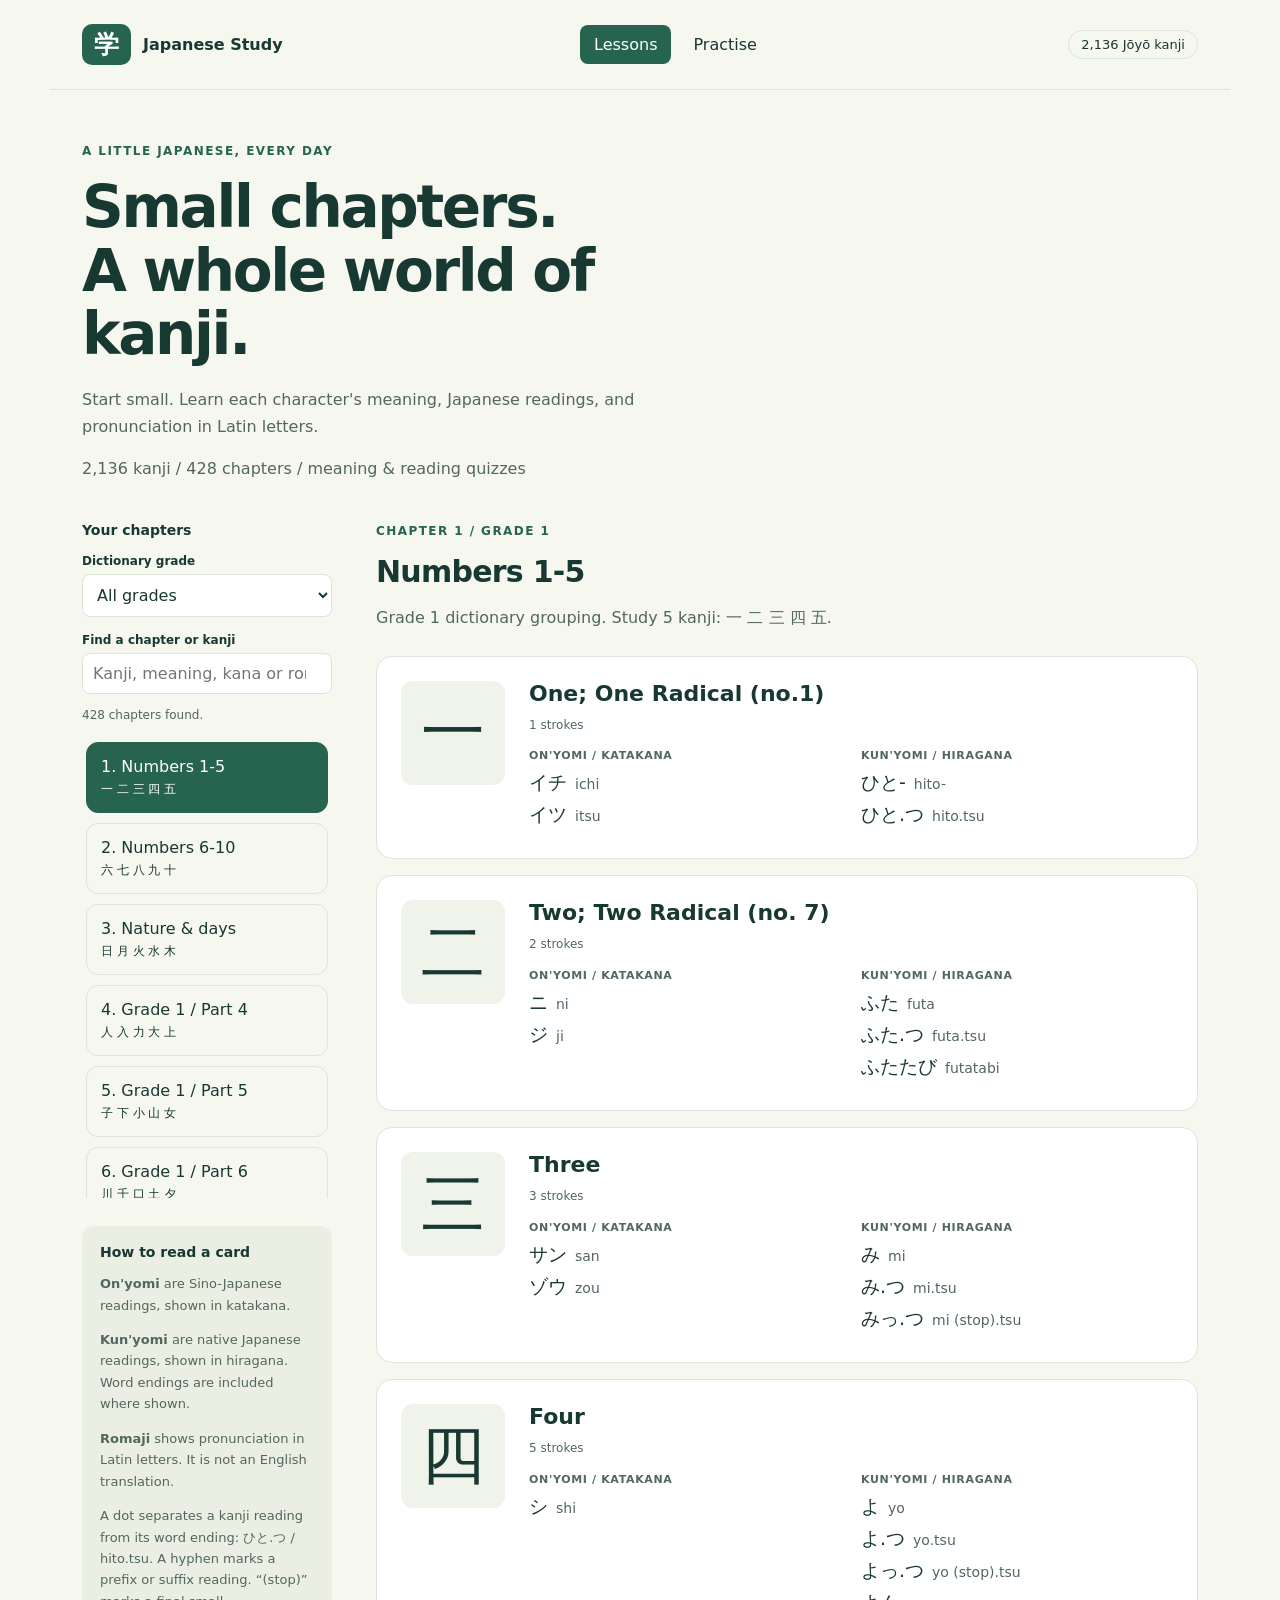
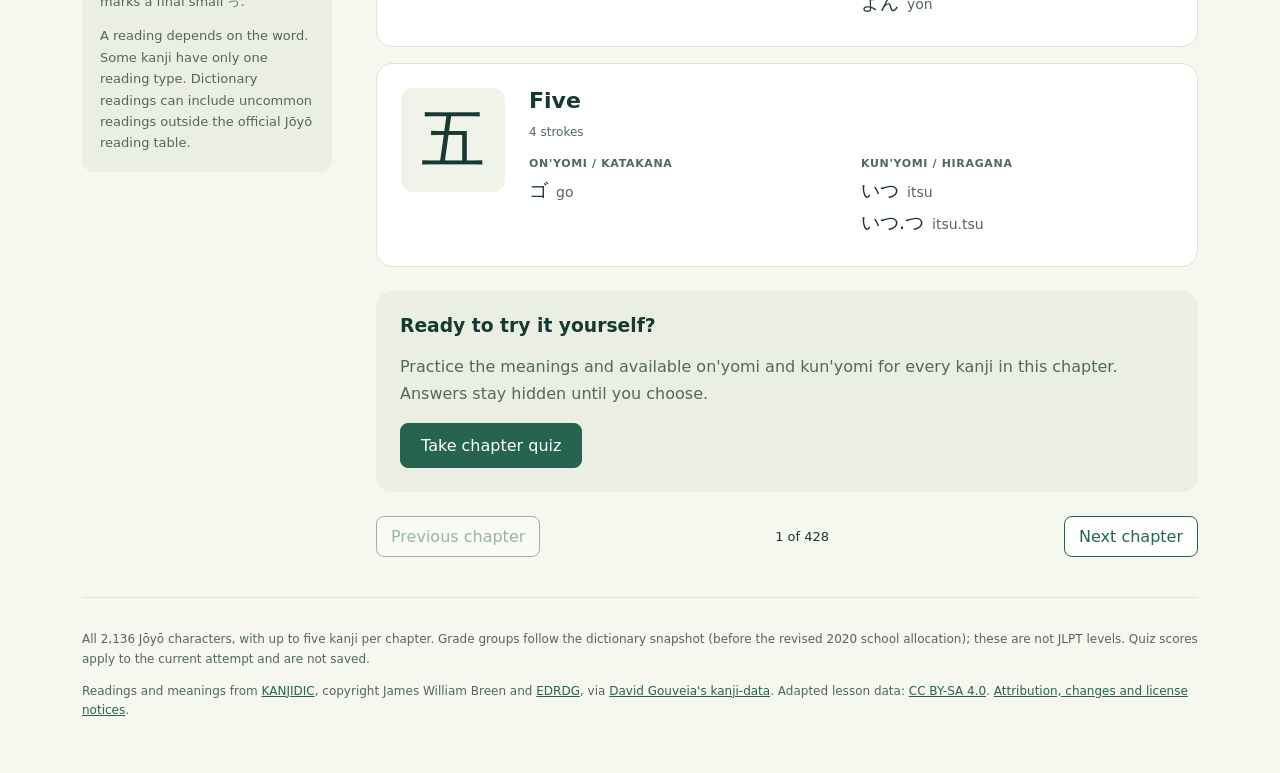
==== public/kanji-lessons.html @ 29181577 "Add standalone Japanese kanji lessons and practice website Co-authored-by: Copilot App <223556219+Co" ====
<!doctype html>
<html lang="en">
<head>
  <meta charset="utf-8">
  <meta name="viewport" content="width=device-width, initial-scale=1">
  <meta name="description" content="Study all 2,136 Joyo kanji in small chapters, with kana, romaji, English meanings, and chapter quizzes.">
  <title>Kanji Chapters | Japanese Study</title>
  <link rel="stylesheet" href="./css/kanji-lessons.css">
  <script src="./js/kanji-study.js" defer></script>
  <script src="./js/kanji-lessons.js" defer></script>
</head>
<body>
  <header class="site-header">
    <a class="brand" href="./kanji-lessons.html"><span lang="ja">学</span> Japanese Study</a>
    <nav class="header-navigation" aria-label="Study sections">
      <button id="nav-lessons" type="button" aria-current="page" aria-controls="lessons" disabled>Lessons</button>
      <button id="nav-practice" type="button" aria-controls="practice" disabled>Practise</button>
    </nav>
    <span class="badge">2,136 Jōyō kanji</span>
  </header>
  <main>
    <section class="intro" aria-labelledby="page-title">
      <p class="eyebrow">A little Japanese, every day</p>
      <h1 id="page-title">Small chapters.<br>A whole world of kanji.</h1>
      <p>Start small. Learn each character's meaning, Japanese readings, and pronunciation in Latin letters.</p>
      <p id="catalog-summary"></p>
    </section>
    <p id="status" role="status">Loading your chapters...</p>
    <button id="retry" type="button" hidden>Try again</button>
    <noscript><p>Please enable JavaScript to browse the kanji chapters.</p></noscript>
    <section id="practice" class="practice-panel" aria-labelledby="practice-title" hidden>
      <p class="eyebrow">Make it stick</p>
      <h2 id="practice-title" tabindex="-1">Choose your practice</h2>
      <p>Pick a quiz type and a chapter, or challenge yourself with 10 or 20 random characters from the full collection. One question per character.</p>
      <div class="practice-fields">
        <div>
          <label for="practice-type">Quiz type</label>
          <select id="practice-type">
            <option value="meaning">Guess the meaning (kanji → English)</option>
            <option value="pronunciation">Guess the pronunciation (kanji → reading)</option>
            <option value="kanji">Guess the kanji (English → kanji)</option>
          </select>
        </div>
        <div>
          <label for="practice-scope">Characters to practise</label>
          <select id="practice-scope">
            <option value="chapter">Selected chapter</option>
            <option value="10">10 random characters</option>
            <option value="20">20 random characters</option>
          </select>
        </div>
        <div id="practice-chapter-field">
          <label for="practice-chapter">Chapter</label>
          <select id="practice-chapter"></select>
        </div>
      </div>
      <p>Pronunciation quizzes ask for one available on'yomi or kun'yomi reading, shown in kana and romaji. No microphone or audio is required.</p>
      <button id="start-practice" class="primary-button" type="button">Start practice</button>
    </section>
    <div id="lessons" class="layout" hidden>
      <aside>
        <h2 class="sidebar-title">Your chapters</h2>
        <label for="grade-filter">Dictionary grade</label>
        <select id="grade-filter">
          <option value="">All grades</option>
          <option value="1">Grade 1</option>
          <option value="2">Grade 2</option>
          <option value="3">Grade 3</option>
          <option value="4">Grade 4</option>
          <option value="5">Grade 5</option>
          <option value="6">Grade 6</option>
          <option value="8">Secondary school</option>
        </select>
        <label for="chapter-search">Find a chapter or kanji</label>
        <input id="chapter-search" type="search" placeholder="Kanji, meaning, kana or romaji">
        <p id="chapter-count" role="status"></p>
        <nav id="chapters" aria-label="Kanji chapters"></nav>
        <div class="reading-guide">
          <h2>How to read a card</h2>
          <p><strong>On'yomi</strong> are Sino-Japanese readings, shown in katakana.</p>
          <p><strong>Kun'yomi</strong> are native Japanese readings, shown in hiragana. Word endings are included where shown.</p>
          <p><strong>Romaji</strong> shows pronunciation in Latin letters. It is not an English translation.</p>
          <p>A dot separates a kanji reading from its word ending: <span lang="ja">ひと.つ</span> / hito.tsu. A hyphen marks a prefix or suffix reading. “(stop)” marks a final small <span lang="ja">っ</span>.</p>
          <p>A reading depends on the word. Some kanji have only one reading type. Dictionary readings can include uncommon readings outside the official Jōyō reading table.</p>
        </div>
      </aside>
      <section aria-labelledby="chapter-title">
        <div class="chapter-header">
          <p id="chapter-position" class="eyebrow"></p>
          <h2 id="chapter-title" tabindex="-1"></h2>
          <p id="chapter-description"></p>
        </div>
        <div id="lesson-view">
          <div id="kanji-cards" class="cards"></div>
          <div class="quiz-invitation">
            <h3>Ready to try it yourself?</h3>
            <p>Practice the meanings and available on'yomi and kun'yomi for every kanji in this chapter. Answers stay hidden until you choose.</p>
            <button id="start-quiz" class="primary-button" type="button">Take chapter quiz</button>
          </div>
        </div>
        <nav class="chapter-navigation" aria-label="Chapter navigation">
          <button id="previous" type="button">Previous chapter</button>
          <span id="page-count"></span>
          <button id="next" type="button">Next chapter</button>
        </nav>
      </section>
    </div>
        <section id="quiz-view" class="quiz-panel" aria-labelledby="quiz-title" hidden>
          <div class="quiz-topline">
            <h3 id="quiz-title" tabindex="-1">Chapter quiz</h3>
            <button id="back-to-lesson" type="button">Back to lesson</button>
          </div>
          <div id="quiz-question">
            <p id="quiz-progress" class="eyebrow"></p>
            <progress id="quiz-meter" aria-label="Quiz progress" max="1" value="0"></progress>
            <p id="quiz-prompt"></p>
            <div id="quiz-character" class="quiz-character" lang="ja"></div>
            <div id="quiz-options" class="quiz-options" role="group" aria-labelledby="quiz-prompt"></div>
            <p id="quiz-feedback" role="status"></p>
            <button id="next-question" class="primary-button" type="button" hidden>Next question</button>
          </div>
          <div id="quiz-results" hidden>
            <h4 id="quiz-score" tabindex="-1"></h4>
            <p id="quiz-result-message"></p>
            <ul id="quiz-review"></ul>
            <button id="retry-quiz" class="primary-button" type="button">Try a new quiz</button>
          </div>
        </section>
    <footer class="catalog-note">
      <p>All 2,136 Jōyō characters, with up to five kanji per chapter. Grade groups follow the dictionary snapshot (before the revised 2020 school allocation); these are not JLPT levels. Quiz scores apply to the current attempt and are not saved.</p>
      <p>Readings and meanings from <a href="https://www.edrdg.org/wiki/index.php/KANJIDIC_Project">KANJIDIC</a>, copyright James William Breen and <a href="https://www.edrdg.org/">EDRDG</a>, via <a href="https://github.com/davidluzgouveia/kanji-data">David Gouveia's kanji-data</a>. Adapted lesson data: <a href="https://creativecommons.org/licenses/by-sa/4.0/">CC BY-SA 4.0</a>. <a href="./data/NOTICE.txt">Attribution, changes and license notices</a>.</p>
    </footer>
  </main>
</body>
</html>
---- public/css/kanji-lessons.css ----
:root {
  color-scheme: light;
  --ink: #183832;
  --muted: #52675e;
  --accent: #26644f;
  --line: #dce4db;
  font-family: system-ui, -apple-system, BlinkMacSystemFont, "Segoe UI", sans-serif;
  background: #f6f7ef;
  color: var(--ink);
}
* { box-sizing: border-box; }
body { margin: 0; }
[hidden] { display: none !important; }
button, a { -webkit-tap-highlight-color: transparent; }
button, input, select { font: inherit; }
button { cursor: pointer; }
button:focus-visible, a:focus-visible, input:focus-visible, select:focus-visible { outline: 3px solid #a35c16; outline-offset: 4px; }
.site-header { max-width: 1180px; margin: auto; padding: 24px 32px; display: flex; justify-content: space-between; align-items: center; gap: 16px; border-bottom: 1px solid var(--line); }
.brand { color: var(--ink); font-weight: 750; text-decoration: none; display: flex; align-items: center; gap: 12px; }
.brand span { background: var(--accent); color: white; padding: 4px 12px; border-radius: 10px; font-size: 25px; }
.badge { border: 1px solid var(--line); border-radius: 20px; padding: 6px 12px; font-size: 13px; }
.header-navigation { display: flex; gap: 8px; }
.header-navigation button { border: 0; border-radius: 8px; padding: 10px 14px; background: transparent; color: var(--ink); }
.header-navigation button[aria-current="page"] { background: var(--accent); color: white; }
.header-navigation button:disabled { opacity: .5; cursor: wait; }
.practice-panel { padding: 28px; border: 1px solid var(--line); border-radius: 16px; background: white; }
.practice-panel h2 { font-size: 30px; margin-top: 8px; }
.practice-fields { display: grid; grid-template-columns: repeat(2, minmax(0, 1fr)); gap: 20px; margin: 24px 0; }
.practice-fields label { display: block; font-weight: 650; font-size: 14px; margin-bottom: 8px; }
.practice-fields select { width: 100%; padding: 12px; color: var(--ink); background: #f6f7ef; border: 1px solid var(--line); border-radius: 8px; }
#practice-chapter-field { grid-column: 1 / -1; }
main { max-width: 1180px; margin: auto; padding: 40px 32px; }
.intro { max-width: 640px; margin-bottom: 40px; }
.eyebrow { color: var(--accent); font-size: 12px; font-weight: 750; text-transform: uppercase; letter-spacing: .12em; }
h1 { font-size: clamp(36px, 5vw, 58px); line-height: 1.1; letter-spacing: -.04em; margin: 14px 0 20px; }
p { line-height: 1.65; color: var(--muted); }
.layout { display: grid; grid-template-columns: 250px minmax(0, 1fr); gap: 44px; }
.sidebar-title { font-size: 14px; margin: 0 0 14px; }
#chapters { display: grid; gap: 10px; max-height: 460px; overflow-y: auto; padding: 4px; }
aside label { display: block; font-size: 12px; font-weight: 650; margin: 16px 0 6px; }
aside input, aside select { width: 100%; min-width: 0; padding: 10px; border: 1px solid var(--line); border-radius: 8px; background: white; color: var(--ink); }
#chapter-count { font-size: 12px; }
.chapter-button { padding: 14px; border: 1px solid var(--line); border-radius: 12px; text-align: left; background: transparent; color: var(--ink); }
.chapter-button span { display: block; margin-top: 5px; font-size: 12px; }
.chapter-button[aria-current="true"] { background: var(--accent); color: white; border-color: var(--accent); }
.reading-guide { margin-top: 28px; padding: 18px; background: #ebeee2; border-radius: 12px; }
.reading-guide h2 { font-size: 14px; margin-top: 0; }
.reading-guide p { font-size: 13px; margin-bottom: 0; }
.chapter-header h2 { font-size: 30px; margin: 6px 0; letter-spacing: -.025em; }
.chapter-header p:first-child { margin-top: 0; }
.chapter-header > p:last-child { margin-bottom: 24px; }
.cards { display: grid; gap: 16px; }
.kanji-card { background: #fff; border: 1px solid var(--line); border-radius: 16px; padding: 24px; display: grid; grid-template-columns: 104px minmax(0, 1fr); gap: 24px; }
.character { display: grid; place-items: center; align-self: start; min-height: 104px; background: #f0f3e9; border-radius: 12px; font-family: "Yu Gothic", "Hiragino Kaku Gothic ProN", sans-serif; font-size: 64px; }
.kanji-card h3 { margin: 0 0 10px; font-size: 22px; overflow-wrap: anywhere; }
.kanji-meta, .missing-reading { font-size: 12px; margin: 0 0 14px; }
.readings { display: grid; grid-template-columns: 1fr 1fr; gap: 20px; }
.readings h4 { margin: 0 0 8px; font-size: 11px; color: var(--muted); text-transform: uppercase; letter-spacing: .06em; }
.readings ul { list-style: none; margin: 0; padding: 0; }
.readings li { display: flex; flex-wrap: wrap; align-items: baseline; gap: 8px; margin: 6px 0; overflow-wrap: anywhere; }
.readings > div { min-width: 0; }
.kana { font-size: 19px; }
.romaji { color: var(--muted); font-size: 14px; }
.chapter-navigation { display: flex; justify-content: space-between; align-items: center; gap: 12px; margin-top: 24px; }
.chapter-navigation button, #retry { border: 1px solid var(--accent); background: #fff; color: var(--accent); border-radius: 8px; padding: 10px 14px; }
.chapter-navigation button:disabled { opacity: .45; cursor: default; }
#page-count { font-size: 13px; white-space: nowrap; }
.catalog-note { margin-top: 40px; font-size: 12px; border-top: 1px solid var(--line); padding-top: 20px; }
.catalog-note a { color: var(--accent); }
.quiz-invitation { margin-top: 24px; padding: 24px; border-radius: 16px; background: #ebeee2; }
.quiz-invitation h3 { margin-top: 0; }
.primary-button { background: var(--accent); color: white; border: 1px solid var(--accent); padding: 12px 20px; border-radius: 8px; }
.quiz-panel { padding: 24px; border: 1px solid var(--line); border-radius: 16px; background: white; }
.quiz-topline { display: flex; flex-wrap: wrap; justify-content: space-between; align-items: center; gap: 12px; }
.quiz-topline h3 { margin: 0; }
.quiz-topline button { background: none; border: 1px solid var(--line); border-radius: 8px; padding: 8px; color: var(--ink); }
.quiz-character { text-align: center; font-family: "Yu Gothic", "Hiragino Kaku Gothic ProN", sans-serif; font-size: 90px; padding: 16px; }
.quiz-meaning { text-align: center; font-size: 28px; font-weight: 650; padding: 28px 0; overflow-wrap: anywhere; }
.quiz-option.kanji-option { text-align: center; font-size: 42px; }
.quiz-options { display: grid; grid-template-columns: repeat(2, minmax(0, 1fr)); gap: 12px; }
.quiz-option { padding: 16px; background: #f6f7ef; color: var(--ink); border: 2px solid var(--line); border-radius: 10px; text-align: left; overflow-wrap: anywhere; }
.quiz-option:hover:not(:disabled) { border-color: var(--accent); }
.quiz-option:disabled { cursor: default; opacity: 1; }
.quiz-option.correct { border-color: #27633d; background: #e4f2e4; }
.quiz-option.incorrect { border-color: #a43e35; background: #fbe9e5; }
#quiz-feedback { min-height: 28px; font-weight: 650; color: var(--ink); }
#quiz-meter { width: 100%; accent-color: var(--accent); }
#quiz-score { font-size: 24px; }
#quiz-review { padding-left: 20px; line-height: 1.7; overflow-wrap: anywhere; }
#quiz-review li { margin-bottom: 12px; }
@media (max-width: 760px) {
  .site-header { padding: 20px; flex-wrap: wrap; }
  main { padding: 28px 20px; }
  .layout { grid-template-columns: 1fr; gap: 28px; }
  #chapters { grid-template-columns: repeat(2, minmax(0, 1fr)); max-height: 240px; }
  .chapter-button { font-size: 13px; padding: 10px; }
  .reading-guide { margin-top: 16px; }
  .intro { margin-bottom: 28px; }
}
@media (max-width: 440px) {
  .badge { display: none; }
  .kanji-card { padding: 18px; gap: 16px; grid-template-columns: 64px minmax(0, 1fr); }
  .character { min-height: 72px; font-size: 46px; }
  .readings { grid-template-columns: 1fr; gap: 12px; }
  .chapter-navigation button { padding: 10px; font-size: 12px; }
  .quiz-panel { padding: 18px; }
  .quiz-options { grid-template-columns: 1fr; }
  .practice-fields { grid-template-columns: 1fr; }
  .practice-panel { padding: 18px; }
}
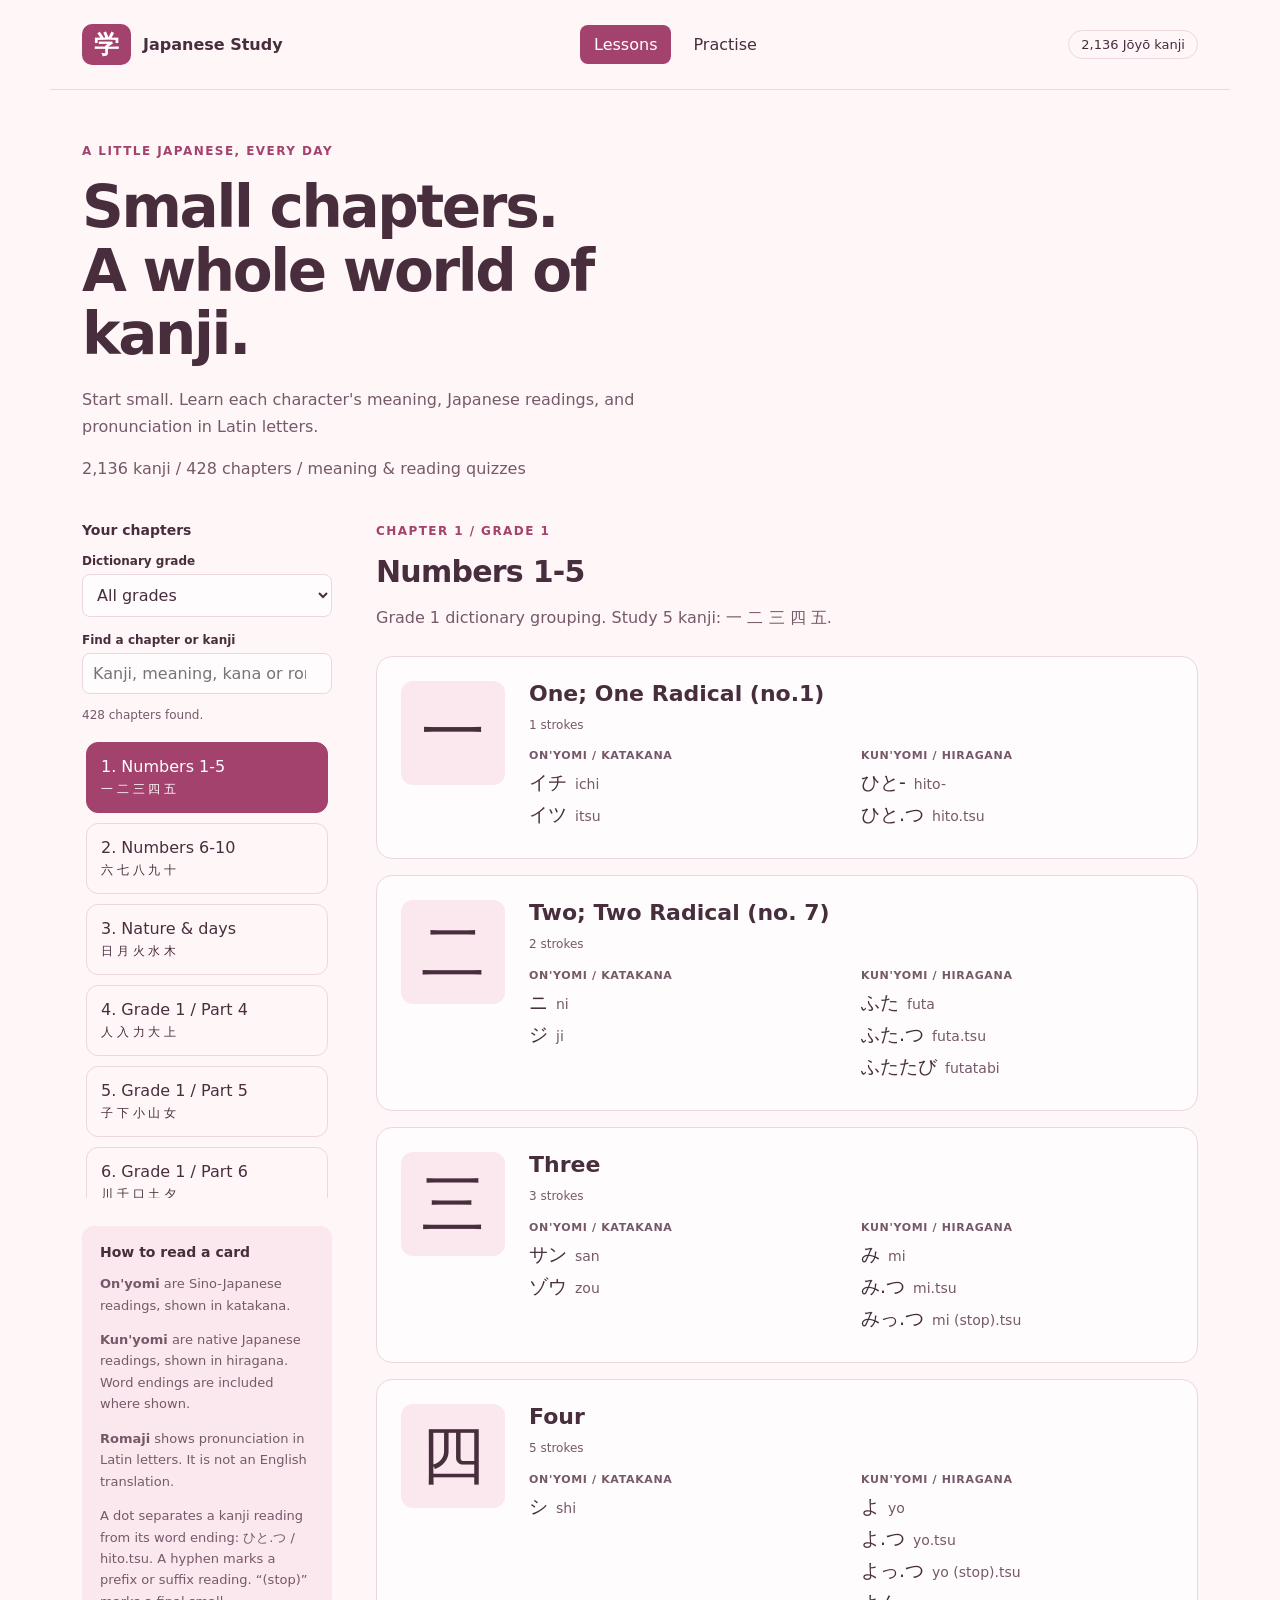
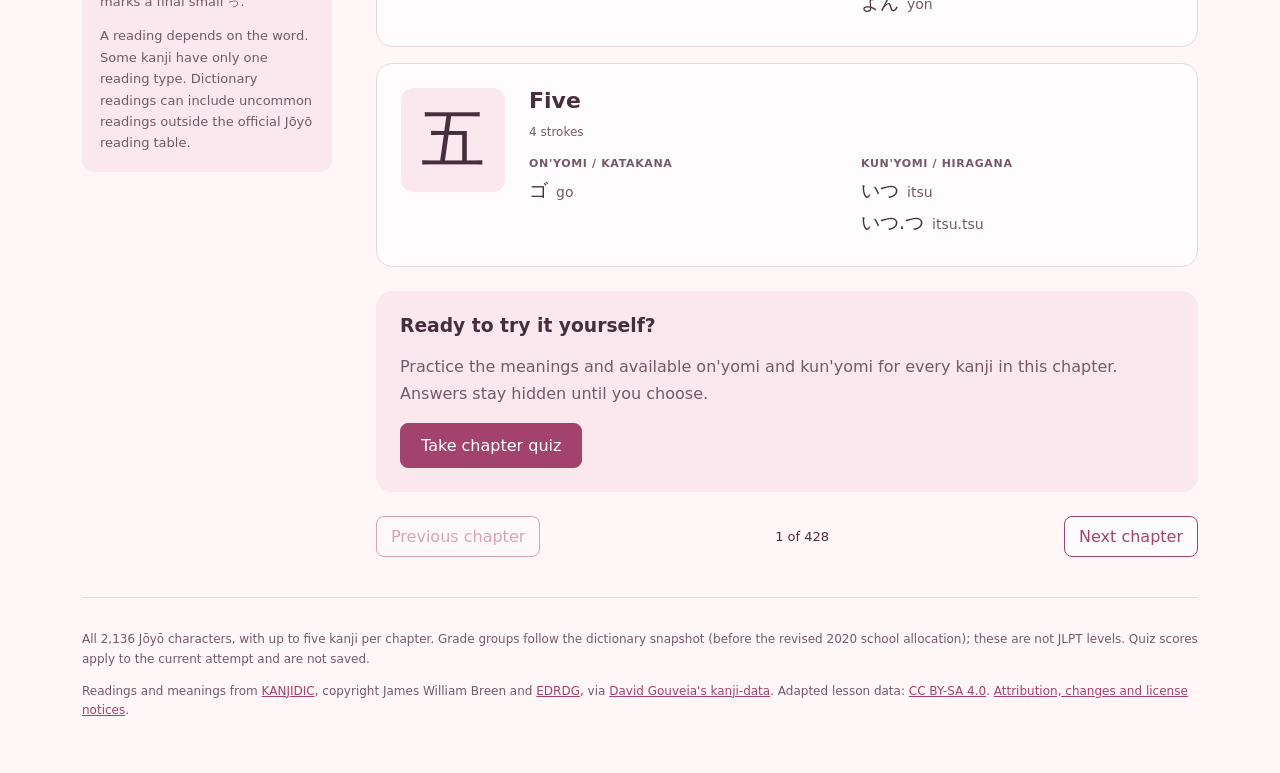
==== commit c631ff57: "Add Select2 chapter search and soft pink theme Co-authored-by: Copilot App <223556219+Copilot@users." ====
--- a/public/kanji-lessons.html
+++ b/public/kanji-lessons.html
@@ -5,7 +5,10 @@
   <meta name="viewport" content="width=device-width, initial-scale=1">
   <meta name="description" content="Study all 2,136 Joyo kanji in small chapters, with kana, romaji, English meanings, and chapter quizzes.">
   <title>Kanji Chapters | Japanese Study</title>
+  <link rel="stylesheet" href="./vendor/select2/select2.min.css">
   <link rel="stylesheet" href="./css/kanji-lessons.css">
+  <script src="./vendor/jquery/jquery.min.js" defer></script>
+  <script src="./vendor/select2/select2.min.js" defer></script>
   <script src="./js/kanji-study.js" defer></script>
   <script src="./js/kanji-lessons.js" defer></script>
 </head>
@@ -51,7 +54,8 @@
         </div>
         <div id="practice-chapter-field">
           <label for="practice-chapter">Chapter</label>
-          <select id="practice-chapter"></select>
+          <select id="practice-chapter" class="js-example-matcher-start" aria-describedby="practice-chapter-count"></select>
+          <p id="practice-chapter-count" role="status"></p>
         </div>
       </div>
       <p>Pronunciation quizzes ask for one available on'yomi or kun'yomi reading, shown in kana and romaji. No microphone or audio is required.</p>
--- a/public/css/kanji-lessons.css
+++ b/public/css/kanji-lessons.css
@@ -1,11 +1,15 @@
 :root {
   color-scheme: light;
-  --ink: #183832;
-  --muted: #52675e;
-  --accent: #26644f;
-  --line: #dce4db;
+  --ink: #482e3d;
+  --muted: #765969;
+  --accent: #a3426c;
+  --line: #ecd6df;
+  --background: #fff6f8;
+  --surface: #fffcfd;
+  --soft: #fbe7ee;
+  --focus: #84395e;
   font-family: system-ui, -apple-system, BlinkMacSystemFont, "Segoe UI", sans-serif;
-  background: #f6f7ef;
+  background: var(--background);
   color: var(--ink);
 }
 * { box-sizing: border-box; }
@@ -14,7 +18,7 @@
 button, a { -webkit-tap-highlight-color: transparent; }
 button, input, select { font: inherit; }
 button { cursor: pointer; }
-button:focus-visible, a:focus-visible, input:focus-visible, select:focus-visible { outline: 3px solid #a35c16; outline-offset: 4px; }
+button:focus-visible, a:focus-visible, input:focus-visible, select:focus-visible { outline: 3px solid var(--focus); outline-offset: 4px; }
 .site-header { max-width: 1180px; margin: auto; padding: 24px 32px; display: flex; justify-content: space-between; align-items: center; gap: 16px; border-bottom: 1px solid var(--line); }
 .brand { color: var(--ink); font-weight: 750; text-decoration: none; display: flex; align-items: center; gap: 12px; }
 .brand span { background: var(--accent); color: white; padding: 4px 12px; border-radius: 10px; font-size: 25px; }
@@ -23,11 +27,25 @@
 .header-navigation button { border: 0; border-radius: 8px; padding: 10px 14px; background: transparent; color: var(--ink); }
 .header-navigation button[aria-current="page"] { background: var(--accent); color: white; }
 .header-navigation button:disabled { opacity: .5; cursor: wait; }
-.practice-panel { padding: 28px; border: 1px solid var(--line); border-radius: 16px; background: white; }
+.practice-panel { padding: 28px; border: 1px solid var(--line); border-radius: 16px; background: var(--surface); }
 .practice-panel h2 { font-size: 30px; margin-top: 8px; }
 .practice-fields { display: grid; grid-template-columns: repeat(2, minmax(0, 1fr)); gap: 20px; margin: 24px 0; }
 .practice-fields label { display: block; font-weight: 650; font-size: 14px; margin-bottom: 8px; }
-.practice-fields select { width: 100%; padding: 12px; color: var(--ink); background: #f6f7ef; border: 1px solid var(--line); border-radius: 8px; }
+.practice-fields select, .practice-fields input { width: 100%; min-width: 0; padding: 12px; color: var(--ink); background: var(--background); border: 1px solid var(--line); border-radius: 8px; }
+#practice-chapter { margin-top: 4px; }
+#practice-chapter-count { margin-bottom: 0; font-size: 13px; }
+#practice-chapter-field { position: relative; min-width: 0; }
+.select2-container { max-width: 100%; }
+.select2-container--default .select2-selection--single { height: auto; min-height: 46px; padding: 8px; border-color: var(--line); border-radius: 8px; background: var(--background); }
+.select2-container--default .select2-selection--single .select2-selection__rendered { color: var(--ink); white-space: normal; overflow-wrap: anywhere; padding-right: 24px; }
+.select2-container--default .select2-selection--single .select2-selection__arrow { top: 10px; right: 8px; }
+.select2-dropdown { border-color: var(--accent); background: var(--surface); color: var(--ink); }
+.select2-container--default .select2-results__option[aria-selected="true"] { background: var(--soft); }
+.select2-container--default .select2-results__option--highlighted[aria-selected] { color: white; background: var(--accent); }
+.select2-container--default .select2-search--dropdown .select2-search__field { border-color: var(--line); color: var(--ink); background: var(--background); }
+.select2-container--default.select2-container--disabled .select2-selection--single { background: var(--soft); }
+.select2-search__field:focus-visible { outline-offset: 0; }
+.primary-button:disabled { opacity: .5; cursor: not-allowed; }
 #practice-chapter-field { grid-column: 1 / -1; }
 main { max-width: 1180px; margin: auto; padding: 40px 32px; }
 .intro { max-width: 640px; margin-bottom: 40px; }
@@ -38,20 +56,20 @@
 .sidebar-title { font-size: 14px; margin: 0 0 14px; }
 #chapters { display: grid; gap: 10px; max-height: 460px; overflow-y: auto; padding: 4px; }
 aside label { display: block; font-size: 12px; font-weight: 650; margin: 16px 0 6px; }
-aside input, aside select { width: 100%; min-width: 0; padding: 10px; border: 1px solid var(--line); border-radius: 8px; background: white; color: var(--ink); }
+aside input, aside select { width: 100%; min-width: 0; padding: 10px; border: 1px solid var(--line); border-radius: 8px; background: var(--surface); color: var(--ink); }
 #chapter-count { font-size: 12px; }
 .chapter-button { padding: 14px; border: 1px solid var(--line); border-radius: 12px; text-align: left; background: transparent; color: var(--ink); }
 .chapter-button span { display: block; margin-top: 5px; font-size: 12px; }
 .chapter-button[aria-current="true"] { background: var(--accent); color: white; border-color: var(--accent); }
-.reading-guide { margin-top: 28px; padding: 18px; background: #ebeee2; border-radius: 12px; }
+.reading-guide { margin-top: 28px; padding: 18px; background: var(--soft); border-radius: 12px; }
 .reading-guide h2 { font-size: 14px; margin-top: 0; }
 .reading-guide p { font-size: 13px; margin-bottom: 0; }
 .chapter-header h2 { font-size: 30px; margin: 6px 0; letter-spacing: -.025em; }
 .chapter-header p:first-child { margin-top: 0; }
 .chapter-header > p:last-child { margin-bottom: 24px; }
 .cards { display: grid; gap: 16px; }
-.kanji-card { background: #fff; border: 1px solid var(--line); border-radius: 16px; padding: 24px; display: grid; grid-template-columns: 104px minmax(0, 1fr); gap: 24px; }
-.character { display: grid; place-items: center; align-self: start; min-height: 104px; background: #f0f3e9; border-radius: 12px; font-family: "Yu Gothic", "Hiragino Kaku Gothic ProN", sans-serif; font-size: 64px; }
+.kanji-card { background: var(--surface); border: 1px solid var(--line); border-radius: 16px; padding: 24px; display: grid; grid-template-columns: 104px minmax(0, 1fr); gap: 24px; }
+.character { display: grid; place-items: center; align-self: start; min-height: 104px; background: var(--soft); border-radius: 12px; font-family: "Yu Gothic", "Hiragino Kaku Gothic ProN", sans-serif; font-size: 64px; }
 .kanji-card h3 { margin: 0 0 10px; font-size: 22px; overflow-wrap: anywhere; }
 .kanji-meta, .missing-reading { font-size: 12px; margin: 0 0 14px; }
 .readings { display: grid; grid-template-columns: 1fr 1fr; gap: 20px; }
@@ -62,15 +80,15 @@
 .kana { font-size: 19px; }
 .romaji { color: var(--muted); font-size: 14px; }
 .chapter-navigation { display: flex; justify-content: space-between; align-items: center; gap: 12px; margin-top: 24px; }
-.chapter-navigation button, #retry { border: 1px solid var(--accent); background: #fff; color: var(--accent); border-radius: 8px; padding: 10px 14px; }
+.chapter-navigation button, #retry { border: 1px solid var(--accent); background: var(--surface); color: var(--accent); border-radius: 8px; padding: 10px 14px; }
 .chapter-navigation button:disabled { opacity: .45; cursor: default; }
 #page-count { font-size: 13px; white-space: nowrap; }
 .catalog-note { margin-top: 40px; font-size: 12px; border-top: 1px solid var(--line); padding-top: 20px; }
 .catalog-note a { color: var(--accent); }
-.quiz-invitation { margin-top: 24px; padding: 24px; border-radius: 16px; background: #ebeee2; }
+.quiz-invitation { margin-top: 24px; padding: 24px; border-radius: 16px; background: var(--soft); }
 .quiz-invitation h3 { margin-top: 0; }
 .primary-button { background: var(--accent); color: white; border: 1px solid var(--accent); padding: 12px 20px; border-radius: 8px; }
-.quiz-panel { padding: 24px; border: 1px solid var(--line); border-radius: 16px; background: white; }
+.quiz-panel { padding: 24px; border: 1px solid var(--line); border-radius: 16px; background: var(--surface); }
 .quiz-topline { display: flex; flex-wrap: wrap; justify-content: space-between; align-items: center; gap: 12px; }
 .quiz-topline h3 { margin: 0; }
 .quiz-topline button { background: none; border: 1px solid var(--line); border-radius: 8px; padding: 8px; color: var(--ink); }
@@ -78,7 +96,7 @@
 .quiz-meaning { text-align: center; font-size: 28px; font-weight: 650; padding: 28px 0; overflow-wrap: anywhere; }
 .quiz-option.kanji-option { text-align: center; font-size: 42px; }
 .quiz-options { display: grid; grid-template-columns: repeat(2, minmax(0, 1fr)); gap: 12px; }
-.quiz-option { padding: 16px; background: #f6f7ef; color: var(--ink); border: 2px solid var(--line); border-radius: 10px; text-align: left; overflow-wrap: anywhere; }
+.quiz-option { padding: 16px; background: var(--background); color: var(--ink); border: 2px solid var(--line); border-radius: 10px; text-align: left; overflow-wrap: anywhere; }
 .quiz-option:hover:not(:disabled) { border-color: var(--accent); }
 .quiz-option:disabled { cursor: default; opacity: 1; }
 .quiz-option.correct { border-color: #27633d; background: #e4f2e4; }
